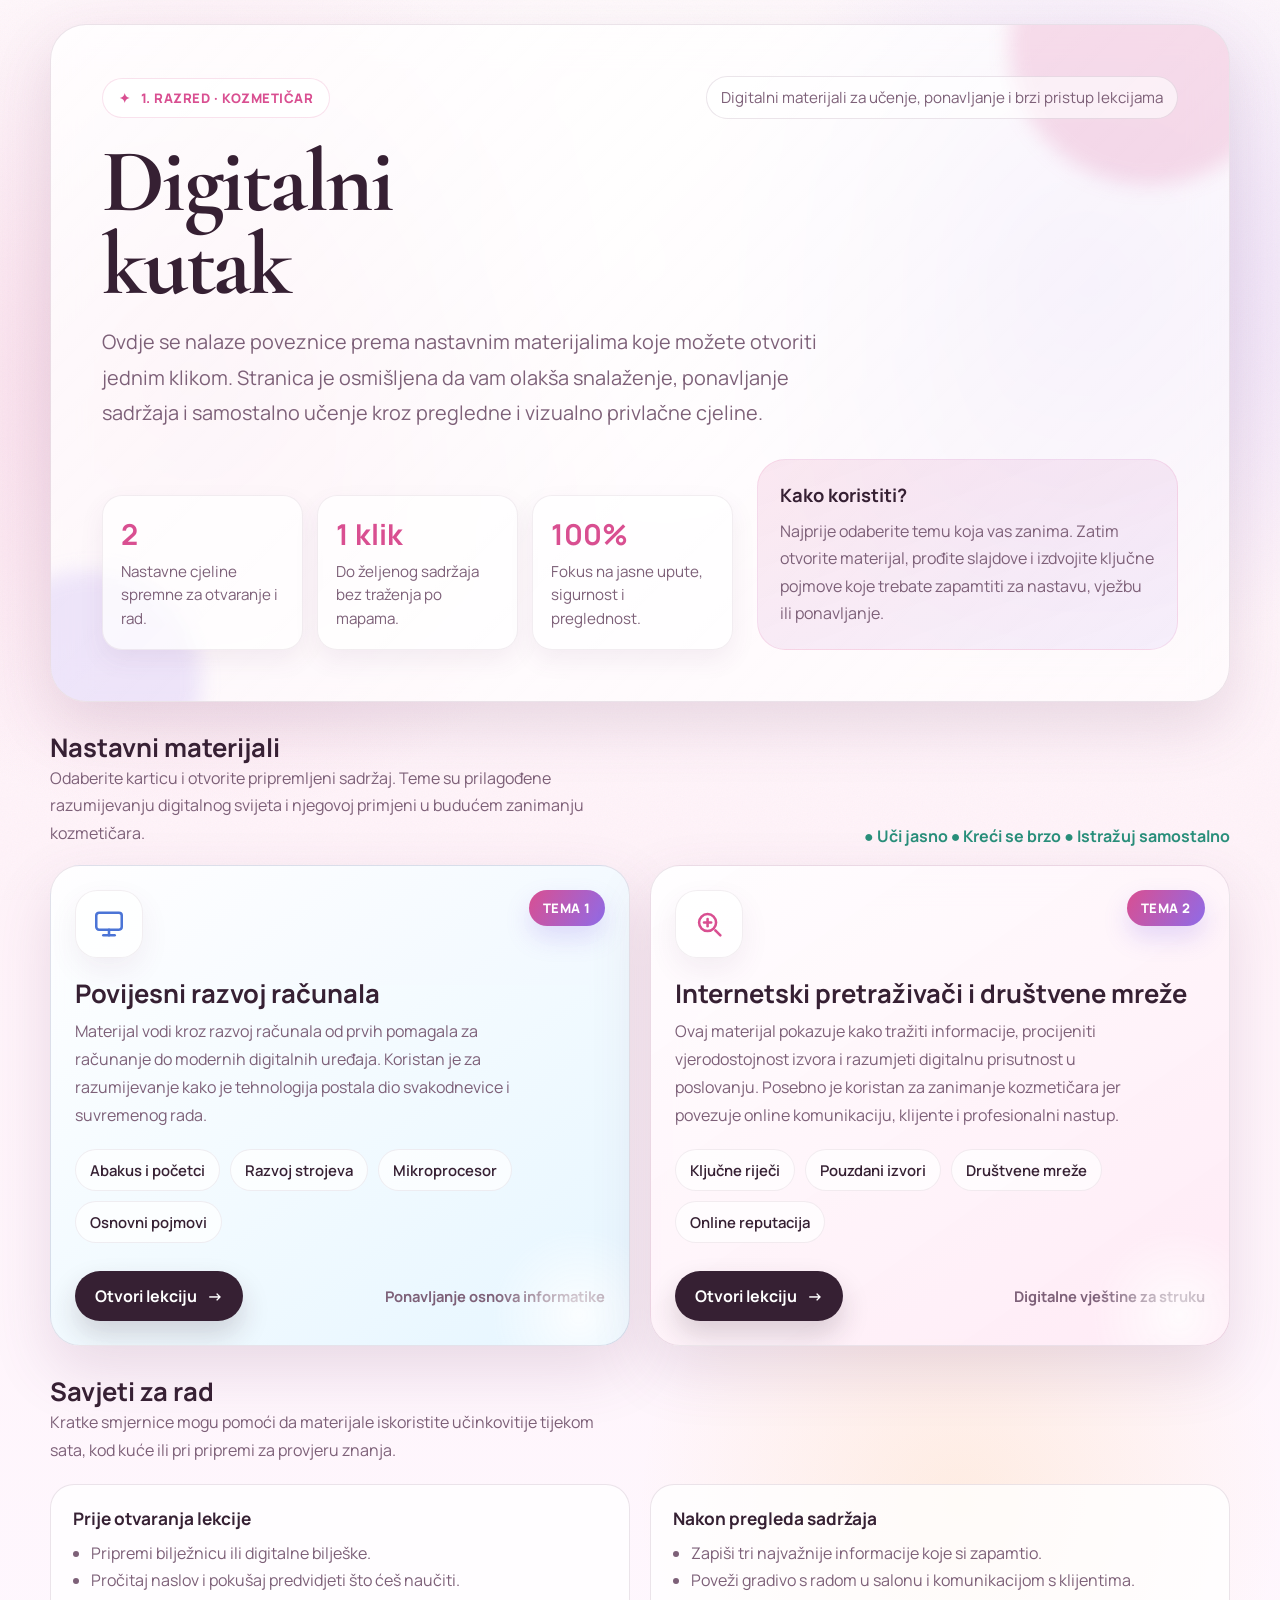
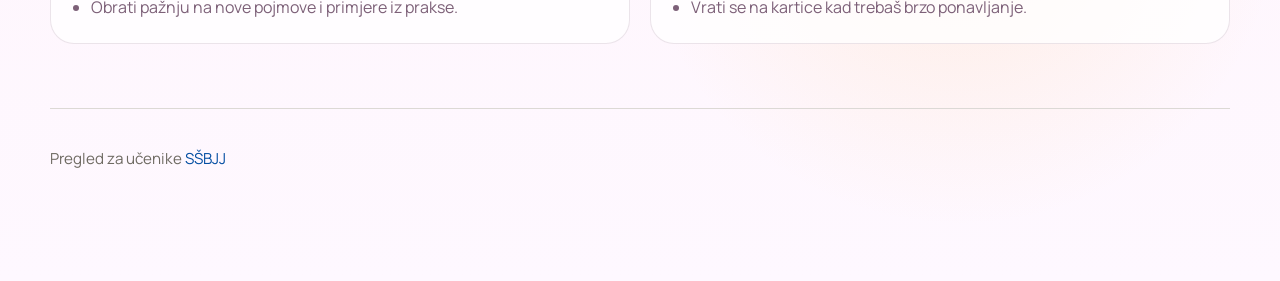
==== index.html @ 414fc69e "main navigation page" ====
<!DOCTYPE html>
<html lang="hr">

<head>
  <meta charset="UTF-8" />
  <meta name="viewport" content="width=device-width, initial-scale=1.0" />
  <title>Digitalni kutak - Kozmetičar</title>
  <link rel="preconnect" href="https://fonts.googleapis.com">
  <link rel="preconnect" href="https://fonts.gstatic.com" crossorigin>
  <link
    href="https://fonts.googleapis.com/css2?family=Cormorant+Garamond:wght@500;600;700&family=Manrope:wght@400;500;600;700;800&display=swap"
    rel="stylesheet">

  <link rel="stylesheet" href="extra.css">
  <style>
    :root {
      --bg: #fff8fb;
      --surface: rgba(255, 255, 255, 0.72);
      --surface-strong: rgba(255, 255, 255, 0.9);
      --text: #362033;
      --muted: #7d6078;
      --line: rgba(89, 43, 82, 0.12);
      --primary: #d94f91;
      --primary-2: #8f6be8;
      --accent: #ffbf69;
      --success: #2a8f7b;
      --shadow: 0 24px 60px rgba(117, 66, 113, 0.16);
      --radius-xl: 30px;
      --radius-lg: 22px;
      --radius-md: 16px;
      --space: clamp(16px, 2vw, 24px);
    }

    * {
      box-sizing: border-box;
    }

    html {
      scroll-behavior: smooth;
    }

    body {
      margin: 0;
      min-height: 100vh;
      font-family: 'Manrope', sans-serif;
      color: var(--text);
      background:
        radial-gradient(circle at 15% 20%, rgba(217, 79, 145, 0.18), transparent 24%),
        radial-gradient(circle at 85% 15%, rgba(143, 107, 232, 0.20), transparent 20%),
        radial-gradient(circle at 75% 80%, rgba(255, 191, 105, 0.18), transparent 18%),
        linear-gradient(180deg, #fff9fc 0%, #fff3f9 45%, #fef8ff 100%);
      overflow-x: hidden;
    }

    .grain,
    .glow {
      position: fixed;
      inset: 0;
      pointer-events: none;
      z-index: 0;
    }

    .grain {
      opacity: 0.08;
      background-image: url("data:image/svg+xml,%3Csvg xmlns='http://www.w3.org/2000/svg' width='180' height='180' viewBox='0 0 180 180'%3E%3Cfilter id='n'%3E%3CfeTurbulence type='fractalNoise' baseFrequency='0.8' numOctaves='2' stitchTiles='stitch'/%3E%3C/filter%3E%3Crect width='180' height='180' filter='url(%23n)' opacity='0.45'/%3E%3C/svg%3E");
    }

    .glow {
      background: radial-gradient(circle at 50% 30%, rgba(255, 255, 255, 0.45), transparent 45%);
    }

    .page {
      position: relative;
      z-index: 1;
      width: min(1180px, calc(100% - 32px));
      margin: 0 auto;
      padding: 24px 0 48px;
    }

    .hero {
      position: relative;
      overflow: hidden;
      padding: clamp(28px, 4vw, 52px);
      border: 1px solid var(--line);
      border-radius: 36px;
      background: linear-gradient(135deg, rgba(255, 255, 255, 0.82), rgba(255, 255, 255, 0.58));
      backdrop-filter: blur(18px);
      box-shadow: var(--shadow);
      isolation: isolate;
    }

    .hero::before,
    .hero::after {
      content: "";
      position: absolute;
      border-radius: 50%;
      filter: blur(10px);
      z-index: -1;
    }

    .hero::before {
      width: 280px;
      height: 280px;
      top: -120px;
      right: -60px;
      background: rgba(217, 79, 145, 0.18);
    }

    .hero::after {
      width: 220px;
      height: 220px;
      left: -70px;
      bottom: -90px;
      background: rgba(143, 107, 232, 0.15);
    }

    .hero-top {
      display: flex;
      justify-content: space-between;
      gap: 16px;
      align-items: center;
      flex-wrap: wrap;
      margin-bottom: 22px;
    }

    .badge {
      display: inline-flex;
      align-items: center;
      gap: 10px;
      padding: 10px 16px;
      border-radius: 999px;
      background: rgba(255, 255, 255, 0.84);
      border: 1px solid rgba(217, 79, 145, 0.16);
      color: var(--primary);
      font-weight: 800;
      letter-spacing: 0.04em;
      text-transform: uppercase;
      font-size: 0.82rem;
    }

    .theme-note {
      display: inline-flex;
      align-items: center;
      gap: 10px;
      color: var(--muted);
      font-size: 0.95rem;
      padding: 10px 14px;
      border-radius: 999px;
      background: rgba(255, 255, 255, 0.6);
      border: 1px solid var(--line);
    }

    h1 {
      margin: 0;
      max-width: 11ch;
      font-family: 'Cormorant Garamond', serif;
      font-size: clamp(3rem, 7vw, 5.8rem);
      line-height: 0.92;
      letter-spacing: -0.03em;
    }

    .lead {
      margin: 18px 0 0;
      max-width: 62ch;
      color: var(--muted);
      font-size: clamp(1.05rem, 1.8vw, 1.24rem);
      line-height: 1.8;
    }

    .hero-grid {
      display: grid;
      grid-template-columns: 1.2fr 0.8fr;
      gap: 24px;
      align-items: end;
      margin-top: 28px;
    }

    .stats {
      display: grid;
      grid-template-columns: repeat(3, minmax(0, 1fr));
      gap: 14px;
    }

    .stat {
      padding: 18px;
      border-radius: 20px;
      background: rgba(255, 255, 255, 0.72);
      border: 1px solid rgba(89, 43, 82, 0.08);
      box-shadow: 0 10px 24px rgba(117, 66, 113, 0.08);
    }

    .stat strong {
      display: block;
      font-size: 1.8rem;
      margin-bottom: 6px;
      color: var(--primary);
    }

    .stat span {
      color: var(--muted);
      font-size: 0.95rem;
      line-height: 1.5;
    }

    .mini-card {
      align-self: stretch;
      padding: 22px;
      border-radius: 28px;
      background: linear-gradient(160deg, rgba(217, 79, 145, 0.12), rgba(143, 107, 232, 0.08));
      border: 1px solid rgba(217, 79, 145, 0.12);
    }

    .mini-card h2 {
      margin: 0 0 10px;
      font-size: 1.15rem;
    }

    .mini-card p {
      margin: 0;
      color: var(--muted);
      line-height: 1.7;
    }

    .section {
      margin-top: 28px;
    }

    .section-head {
      display: flex;
      align-items: end;
      justify-content: space-between;
      gap: 16px;
      margin-bottom: 18px;
      flex-wrap: wrap;
    }

    .section-head h2 {
      margin: 0;
      font-size: clamp(1.5rem, 2vw, 2rem);
    }

    .section-head p {
      margin: 0;
      color: var(--muted);
      max-width: 58ch;
      line-height: 1.7;
    }

    .cards {
      display: grid;
      grid-template-columns: repeat(2, minmax(0, 1fr));
      gap: 20px;
    }

    .card {
      position: relative;
      overflow: hidden;
      display: flex;
      flex-direction: column;
      min-height: 320px;
      padding: 24px;
      border-radius: var(--radius-xl);
      border: 1px solid var(--line);
      background: var(--surface-strong);
      backdrop-filter: blur(16px);
      box-shadow: var(--shadow);
      text-decoration: none;
      color: inherit;
      transition: transform 180ms ease, box-shadow 180ms ease, border-color 180ms ease;
    }

    .card:hover,
    .card:focus-visible {
      transform: translateY(-5px);
      box-shadow: 0 28px 60px rgba(117, 66, 113, 0.2);
      border-color: rgba(217, 79, 145, 0.28);
    }

    .card::before {
      content: "";
      position: absolute;
      inset: auto -40px -60px auto;
      width: 180px;
      height: 180px;
      border-radius: 50%;
      background: radial-gradient(circle, rgba(255, 255, 255, 0.9), transparent 68%);
      opacity: 0.9;
    }

    .card--blue {
      background: linear-gradient(145deg, rgba(255, 255, 255, 0.92), rgba(228, 245, 255, 0.92));
    }

    .card--pink {
      background: linear-gradient(145deg, rgba(255, 255, 255, 0.92), rgba(255, 233, 245, 0.95));
    }

    .card-top {
      display: flex;
      justify-content: space-between;
      align-items: flex-start;
      gap: 16px;
    }

    .icon-wrap {
      width: 68px;
      height: 68px;
      border-radius: 22px;
      display: grid;
      place-items: center;
      background: rgba(255, 255, 255, 0.78);
      border: 1px solid rgba(89, 43, 82, 0.08);
      box-shadow: 0 12px 28px rgba(117, 66, 113, 0.08);
      flex-shrink: 0;
    }

    .tag {
      padding: 9px 14px;
      border-radius: 999px;
      font-size: 0.82rem;
      font-weight: 800;
      letter-spacing: 0.04em;
      text-transform: uppercase;
      color: white;
      background: linear-gradient(120deg, var(--primary), var(--primary-2));
      box-shadow: 0 12px 24px rgba(143, 107, 232, 0.22);
    }

    .card h3 {
      margin: 22px 0 10px;
      font-size: clamp(1.55rem, 2vw, 2rem);
      line-height: 1.08;
    }

    .card p {
      margin: 0;
      color: var(--muted);
      line-height: 1.75;
      max-width: 46ch;
    }

    .highlights {
      display: flex;
      flex-wrap: wrap;
      gap: 10px;
      margin-top: 20px;
    }

    .chip {
      padding: 10px 14px;
      border-radius: 999px;
      background: rgba(255, 255, 255, 0.7);
      border: 1px solid rgba(89, 43, 82, 0.08);
      color: var(--text);
      font-weight: 600;
      font-size: 0.93rem;
    }

    .cta-row {
      display: flex;
      align-items: center;
      justify-content: space-between;
      gap: 16px;
      margin-top: auto;
      padding-top: 28px;
    }

    .cta {
      display: inline-flex;
      align-items: center;
      gap: 10px;
      padding: 14px 20px;
      border-radius: 999px;
      background: var(--text);
      color: #fff;
      font-weight: 700;
      text-decoration: none;
      box-shadow: 0 14px 28px rgba(54, 32, 51, 0.18);
    }

    .meta {
      color: var(--muted);
      font-size: 0.92rem;
      font-weight: 700;
    }

    .notes {
      display: grid;
      grid-template-columns: 1fr 1fr;
      gap: 20px;
      margin-top: 20px;
    }

    .note {
      padding: 22px;
      border-radius: 24px;
      background: rgba(255, 255, 255, 0.76);
      border: 1px solid var(--line);
    }

    .note h3 {
      margin: 0 0 10px;
      font-size: 1.08rem;
    }

    .note p,
    .note li {
      color: var(--muted);
      line-height: 1.7;
    }

    .note ul {
      margin: 0;
      padding-left: 18px;
    }

    footer {
      margin-top: 24px;
      padding: 18px 4px 4px;
      color: var(--muted);
      text-align: center;
      font-size: 0.95rem;
    }

    .sparkles {
      display: inline-flex;
      align-items: center;
      gap: 8px;
      font-weight: 700;
      color: var(--success);
    }

    .skip-link {
      position: absolute;
      left: 12px;
      top: -48px;
      background: #fff;
      color: var(--text);
      padding: 10px 14px;
      border-radius: 12px;
      z-index: 10;
    }

    .skip-link:focus {
      top: 12px;
    }

    @media (max-width: 900px) {

      .hero-grid,
      .cards,
      .notes {
        grid-template-columns: 1fr;
      }

      .stats {
        grid-template-columns: 1fr;
      }

      h1 {
        max-width: 100%;
      }
    }

    @media (max-width: 640px) {
      .page {
        width: min(100% - 18px, 1180px);
        padding-top: 12px;
      }

      .hero,
      .card,
      .note {
        border-radius: 24px;
      }

      .hero-top,
      .section-head,
      .cta-row,
      .card-top {
        align-items: flex-start;
      }

      .cta-row {
        flex-direction: column;
        align-items: stretch;
      }

      .cta {
        justify-content: center;
      }
    }

    @media (prefers-reduced-motion: reduce) {
      html {
        scroll-behavior: auto;
      }

      *,
      *::before,
      *::after {
        animation: none !important;
        transition: none !important;
      }
    }
  </style>
</head>

<body>
  <a class="skip-link" href="#sadrzaj">Preskoči na sadržaj</a>
  <div class="grain"></div>
  <div class="glow"></div>

  <main class="page" id="sadrzaj">
    <section class="hero" aria-labelledby="naslov-stranice">
      <div class="hero-top">
        <div class="badge">
          <span>✦</span>
          <span>1. razred · Kozmetičar</span>
        </div>
        <div class="theme-note">Digitalni materijali za učenje, ponavljanje i brzi pristup lekcijama</div>
      </div>

      <h1 id="naslov-stranice">Digitalni kutak</h1>
      <p class="lead">
        Ovdje se nalaze poveznice prema nastavnim materijalima koje možete otvoriti jednim klikom.
        Stranica je osmišljena da vam olakša snalaženje, ponavljanje sadržaja i samostalno učenje kroz pregledne i
        vizualno privlačne cjeline.
      </p>

      <div class="hero-grid">
        <div class="stats" aria-label="Brzi pregled materijala">
          <div class="stat">
            <strong>2</strong>
            <span>Nastavne cjeline spremne za otvaranje i rad.</span>
          </div>
          <div class="stat">
            <strong>1 klik</strong>
            <span>Do željenog sadržaja bez traženja po mapama.</span>
          </div>
          <div class="stat">
            <strong>100%</strong>
            <span>Fokus na jasne upute, sigurnost i preglednost.</span>
          </div>
        </div>

        <aside class="mini-card" aria-label="Napomena za učenike">
          <h2>Kako koristiti?</h2>
          <p>
            Najprije odaberite temu koja vas zanima. Zatim otvorite materijal, prođite slajdove i izdvojite ključne
            pojmove koje trebate zapamtiti za nastavu, vježbu ili ponavljanje.
          </p>
        </aside>
      </div>
    </section>

    <section class="section" aria-labelledby="materijali">
      <div class="section-head">
        <div>
          <h2 id="materijali">Nastavni materijali</h2>
          <p>Odaberite karticu i otvorite pripremljeni sadržaj. Teme su prilagođene razumijevanju digitalnog svijeta i
            njegovoj primjeni u budućem zanimanju kozmetičara.</p>
        </div>
        <div class="sparkles">● Uči jasno ● Kreći se brzo ● Istražuj samostalno</div>
      </div>

      <div class="cards">
        <a class="card card--blue" href="./osnove.html" target="_blank" rel="noopener noreferrer"
          aria-label="Otvori materijal Povijesni razvoj računala">
          <div class="card-top">
            <div class="icon-wrap" aria-hidden="true">
              <svg width="34" height="34" viewBox="0 0 24 24" fill="none" stroke="#4b74d6" stroke-width="1.8"
                stroke-linecap="round" stroke-linejoin="round">
                <rect x="3" y="4" width="18" height="12" rx="2"></rect>
                <path d="M8 20h8"></path>
                <path d="M12 16v4"></path>
              </svg>
            </div>
            <span class="tag">Tema 1</span>
          </div>

          <h3>Povijesni razvoj računala</h3>
          <p>
            Materijal vodi kroz razvoj računala od prvih pomagala za računanje do modernih digitalnih uređaja.
            Koristan je za razumijevanje kako je tehnologija postala dio svakodnevice i suvremenog rada.
          </p>

          <div class="highlights" aria-label="Ključne teme">
            <span class="chip">Abakus i početci</span>
            <span class="chip">Razvoj strojeva</span>
            <span class="chip">Mikroprocesor</span>
            <span class="chip">Osnovni pojmovi</span>
          </div>

          <div class="cta-row">
            <span class="cta">Otvori lekciju <span aria-hidden="true">→</span></span>
            <span class="meta">Ponavljanje osnova informatike</span>
          </div>
        </a>

        <a class="card card--pink" href="./pretrazivaci.html" target="_blank" rel="noopener noreferrer"
          aria-label="Otvori materijal Internetski pretraživači i društvene mreže u poslovanju">
          <div class="card-top">
            <div class="icon-wrap" aria-hidden="true">
              <svg width="34" height="34" viewBox="0 0 24 24" fill="none" stroke="#d94f91" stroke-width="1.8"
                stroke-linecap="round" stroke-linejoin="round">
                <circle cx="11" cy="11" r="6"></circle>
                <path d="m20 20-3.5-3.5"></path>
                <path d="M8.5 11h5"></path>
                <path d="M11 8.5v5"></path>
              </svg>
            </div>
            <span class="tag">Tema 2</span>
          </div>

          <h3>Internetski pretraživači i društvene mreže</h3>
          <p>
            Ovaj materijal pokazuje kako tražiti informacije, procijeniti vjerodostojnost izvora i razumjeti digitalnu
            prisutnost u poslovanju.
            Posebno je koristan za zanimanje kozmetičara jer povezuje online komunikaciju, klijente i profesionalni
            nastup.
          </p>

          <div class="highlights" aria-label="Ključne teme">
            <span class="chip">Ključne riječi</span>
            <span class="chip">Pouzdani izvori</span>
            <span class="chip">Društvene mreže</span>
            <span class="chip">Online reputacija</span>
          </div>

          <div class="cta-row">
            <span class="cta">Otvori lekciju <span aria-hidden="true">→</span></span>
            <span class="meta">Digitalne vještine za struku</span>
          </div>
        </a>
      </div>
    </section>

    <section class="section" aria-labelledby="savjeti">
      <div class="section-head">
        <div>
          <h2 id="savjeti">Savjeti za rad</h2>
          <p>Kratke smjernice mogu pomoći da materijale iskoristite učinkovitije tijekom sata, kod kuće ili pri pripremi
            za provjeru znanja.</p>
        </div>
      </div>

      <div class="notes">
        <article class="note">
          <h3>Prije otvaranja lekcije</h3>
          <ul>
            <li>Pripremi bilježnicu ili digitalne bilješke.</li>
            <li>Pročitaj naslov i pokušaj predvidjeti što ćeš naučiti.</li>
            <li>Obrati pažnju na nove pojmove i primjere iz prakse.</li>
          </ul>
        </article>

        <article class="note">
          <h3>Nakon pregleda sadržaja</h3>
          <ul>
            <li>Zapiši tri najvažnije informacije koje si zapamtio.</li>
            <li>Poveži gradivo s radom u salonu i komunikacijom s klijentima.</li>
            <li>Vrati se na kartice kad trebaš brzo ponavljanje.</li>
          </ul>
        </article>
      </div>
    </section>

    <footer class="footer">
      <div class="container footer-box">
        <p>Pregled za učenike <a href="https://ss-ban-jjelacic-zapresic.skole.hr/" target="_blank"
            class="ssbjj">SŠBJJ</a>
        </p>
        <script type="text/javascript" src="https://cdnjs.buymeacoffee.com/1.0.0/button.prod.min.js"
          data-name="bmc-button" data-slug="clockworks" data-color="#FFDD00" data-emoji="☕" data-font="Poppins"
          data-text="Buy me coffee" data-outline-color="#000000" data-font-color="#000000"
          data-coffee-color="#ffffff"></script>
      </div>
    </footer>
  </main>
</body>

</html>
---- extra.css ----
:root {
    --space-1: 0.25rem;
    --space-2: 0.5rem;
    --space-3: 0.75rem;
    --space-4: 1rem;
    --space-5: 1.25rem;
    --space-6: 1.5rem;
    --space-8: 2rem;
    --space-10: 2.5rem;
    --space-12: 3rem;
    --space-16: 4rem;
    --space-20: 5rem;
    --color-text-muted: #6e6a62;
    --color-divider: #dcd9d5;
    --ssbjj-primary: #ffe640;
    --ssbjj-secondary: #034ea2;
}

.flex {
    display: flex;
}

.flex-column {
    flex-direction: column;
}

.w-75 {
    width: 75%;
}

.align-self-center {
    align-self: center;
}

.fit-cover {
    object-fit: cover;
}

.footer {
    padding: var(--space-10) 0 var(--space-12);
    color: var(--color-text-muted);
}

.footer-box {
    border-top: 1px solid var(--color-divider);
    padding-top: var(--space-6);
    display: flex;
    justify-content: space-between;
    gap: var(--space-4);
    flex-wrap: wrap;
    align-items: center;
}

.ssbjj {
    position: relative;
    color: var(--ssbjj-secondary);
    text-decoration: none;
    transition: all 250ms ease-in-out;

    &::before {
        content: '';
        position: absolute;
        bottom: 0;
        left: 0;
        width: 0;
        height: 0;
        background-color: var(--ssbjj-secondary);
        transition: all 250ms ease-in-out;
    }
}

.ssbjj:hover {
    color: var(--ssbjj-primary);

    &::before {
        width: 100%;
        height: 1px;
        background-color: var(--ssbjj-primary);
    }
}

@media print {
    .no-print {
        display: none;
    }
}
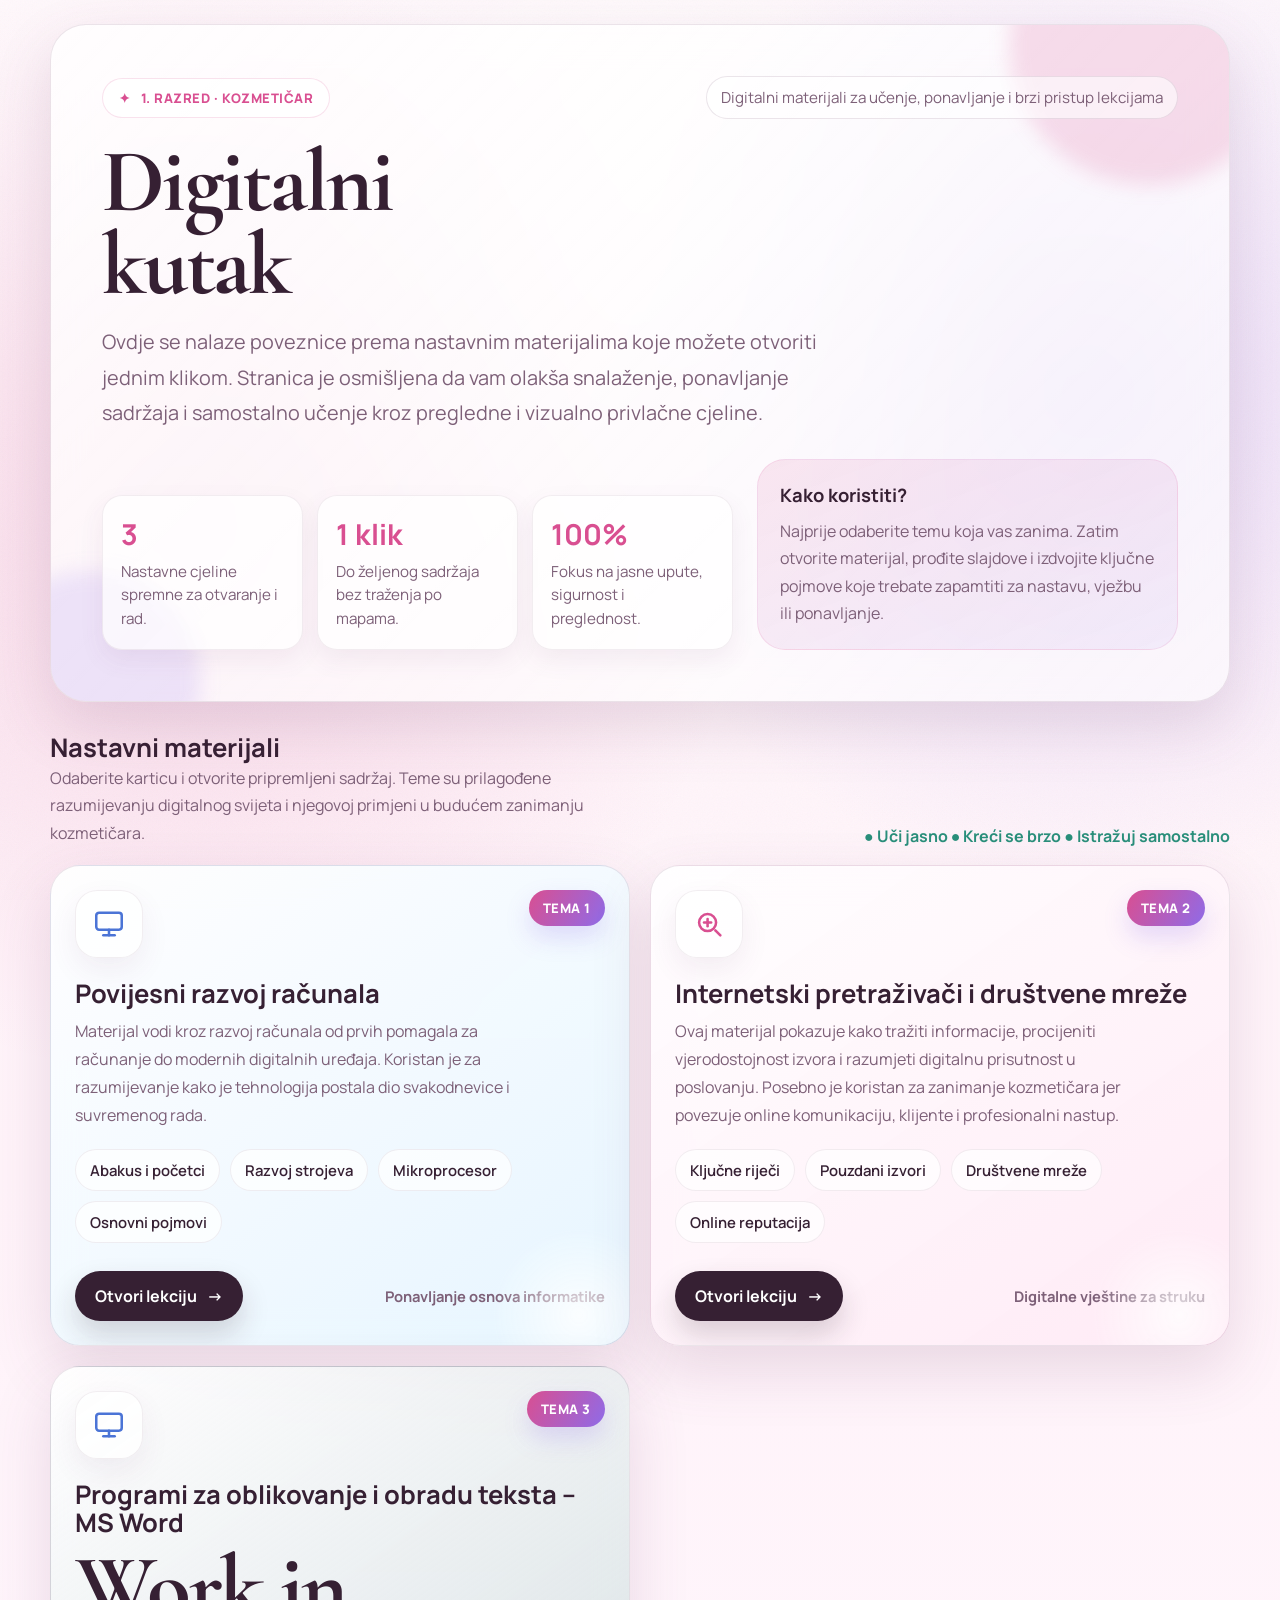
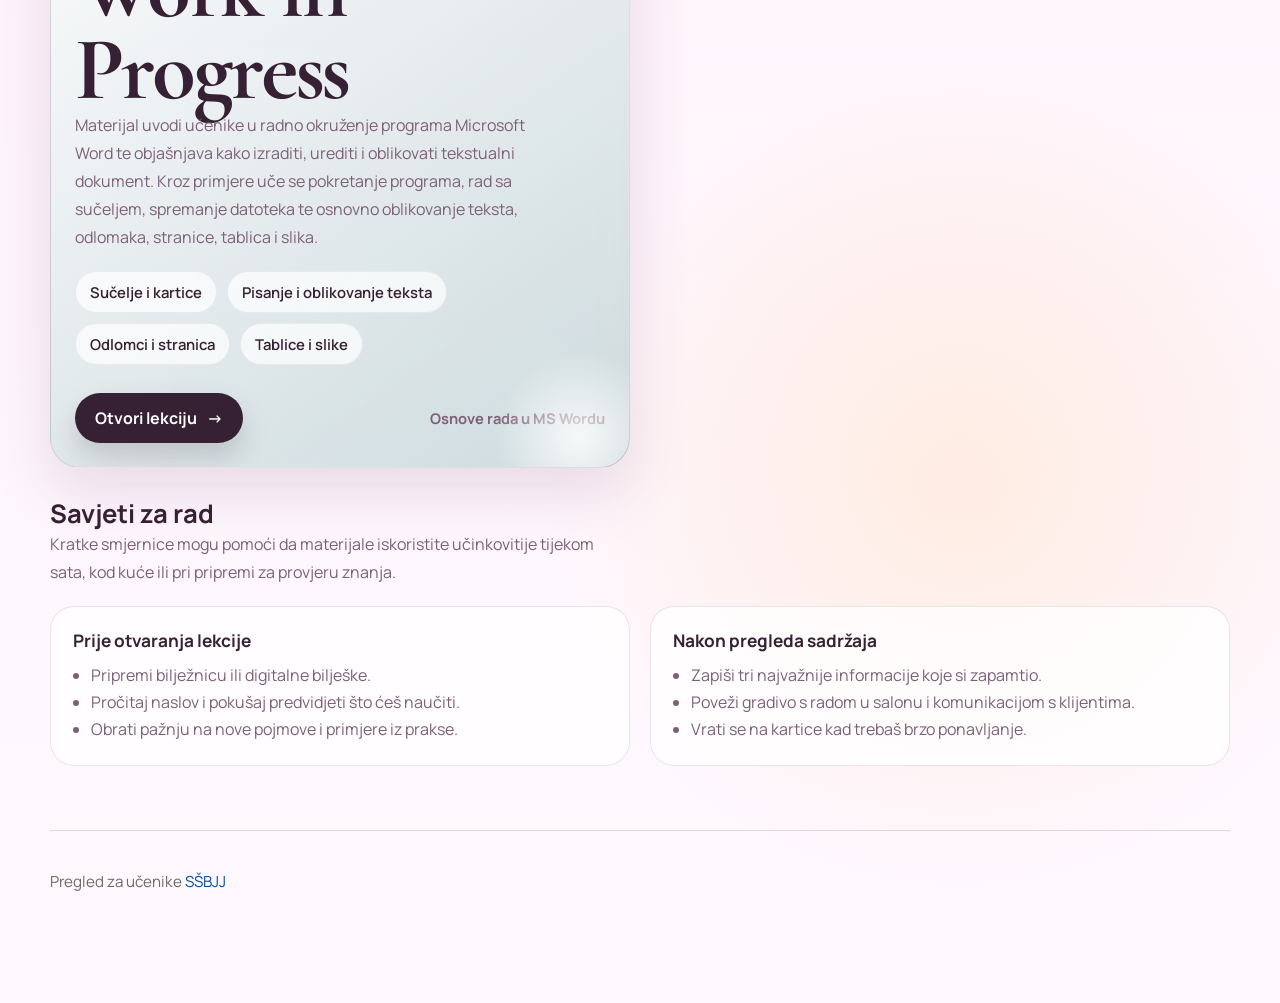
==== commit 9526ddfa: "Addition of Word site, still needs work to be done" ====
--- a/index.html
+++ b/index.html
@@ -295,6 +295,10 @@
       background: linear-gradient(145deg, rgba(255, 255, 255, 0.92), rgba(255, 233, 245, 0.95));
     }
 
+    .card--green {
+      background: linear-gradient(145deg, rgba(255, 255, 255, 0.92), rgba(62, 139, 135, 0.25));
+    }
+
     .card-top {
       display: flex;
       justify-content: space-between;
@@ -531,7 +535,7 @@
       <div class="hero-grid">
         <div class="stats" aria-label="Brzi pregled materijala">
           <div class="stat">
-            <strong>2</strong>
+            <strong>3</strong>
             <span>Nastavne cjeline spremne za otvaranje i rad.</span>
           </div>
           <div class="stat">
@@ -633,6 +637,42 @@
             <span class="meta">Digitalne vještine za struku</span>
           </div>
         </a>
+
+        <a class="card card--green" href="./word.html" target="_blank" rel="noopener noreferrer"
+          aria-label="Otvori materijal Programi za oblikovanje i obradu teksta – MS Word">
+          <div class="card-top">
+            <div class="icon-wrap" aria-hidden="true">
+              <svg width="34" height="34" viewBox="0 0 24 24" fill="none" stroke="#4b74d6" stroke-width="1.8"
+                stroke-linecap="round" stroke-linejoin="round">
+                <rect x="3" y="4" width="18" height="12" rx="2"></rect>
+                <path d="M8 20h8"></path>
+                <path d="M12 16v4"></path>
+              </svg>
+            </div>
+            <span class="tag">Tema 3</span>
+          </div>
+
+          <h3>Programi za oblikovanje i obradu teksta – MS Word</h3>
+          <h1>Work in Progress</h1>
+          <p>
+            Materijal uvodi učenike u radno okruženje programa Microsoft Word te objašnjava kako izraditi,
+            urediti i oblikovati tekstualni dokument. Kroz primjere uče se pokretanje programa, rad sa
+            sučeljem, spremanje datoteka te osnovno oblikovanje teksta, odlomaka, stranice, tablica i slika.
+          </p>
+
+          <div class="highlights" aria-label="Ključne teme">
+            <span class="chip">Sučelje i kartice</span>
+            <span class="chip">Pisanje i oblikovanje teksta</span>
+            <span class="chip">Odlomci i stranica</span>
+            <span class="chip">Tablice i slike</span>
+          </div>
+
+          <div class="cta-row">
+            <span class="cta">Otvori lekciju <span aria-hidden="true">→</span></span>
+            <span class="meta">Osnove rada u MS Wordu</span>
+          </div>
+        </a>
+
       </div>
     </section>
 
--- a/extra.css
+++ b/extra.css
@@ -24,8 +24,43 @@
     flex-direction: column;
 }
 
+.w-50 {
+    width: 50%;
+}
+
 .w-75 {
     width: 75%;
+}
+
+.w-100 {
+    width: 100%;
+}
+
+.mt-space-8 {
+    margin-top: var(--space-8);
+}
+
+.mt-space-4 {
+    margin-top: var(--space-4);
+}
+
+.mx-auto {
+    margin-right: auto;
+    margin-left: auto;
+}
+
+span {
+    &.primary {
+        color: var(--primary);
+    }
+
+    &.italic {
+        font-style: italic;
+    }
+
+    &.bold {
+        font-weight: bold;
+    }
 }
 
 .align-self-center {
@@ -83,4 +118,103 @@
     .no-print {
         display: none;
     }
+}
+
+.modalImage {
+    border-radius: 5px;
+    cursor: pointer;
+    transition: 0.3s;
+
+    &.contain-250 {
+        display: block;
+        max-width: 250px;
+        object-fit: contain;
+    }
+}
+
+.modalImage:hover {
+    opacity: 0.75;
+}
+
+.modal {
+    display: none;
+    position: fixed;
+    z-index: 999;
+    padding-top: 100px;
+    left: 0;
+    top: 0;
+    width: 100%;
+    height: 100%;
+    overflow: auto;
+    background-color: rgb(255, 255, 255);
+    background-color: rgba(255, 255, 255, 0.9);
+}
+
+.modal-content {
+    margin: auto;
+    display: block;
+    width: 80%;
+    max-width: 50vw;
+}
+
+#caption {
+    margin: auto;
+    display: block;
+    width: 80%;
+    max-width: 700px;
+    text-align: center;
+    color: var(--primary);
+    padding: 10px 0;
+    font-size: var(--space-6);
+}
+
+.modal-content,
+#caption {
+    -webkit-animation-name: zoom;
+    -webkit-animation-duration: 0.6s;
+    animation-name: zoom;
+    animation-duration: 0.6s;
+}
+
+@-webkit-keyframes zoom {
+    from {
+        -webkit-transform: scale(0)
+    }
+
+    to {
+        -webkit-transform: scale(1)
+    }
+}
+
+@keyframes zoom {
+    from {
+        transform: scale(0)
+    }
+
+    to {
+        transform: scale(1)
+    }
+}
+
+.close {
+    position: absolute;
+    top: 15px;
+    right: 35px;
+    color: var(--primary);
+    font-size: 40px;
+    font-weight: bold;
+    transition: 0.3s;
+}
+
+.close:hover,
+.close:focus {
+    color: var(--primary-2);
+    text-decoration: none;
+    cursor: pointer;
+}
+
+@media only screen and (max-width: 700px) {
+    .modal-content {
+        width: 100%;
+    }
 }
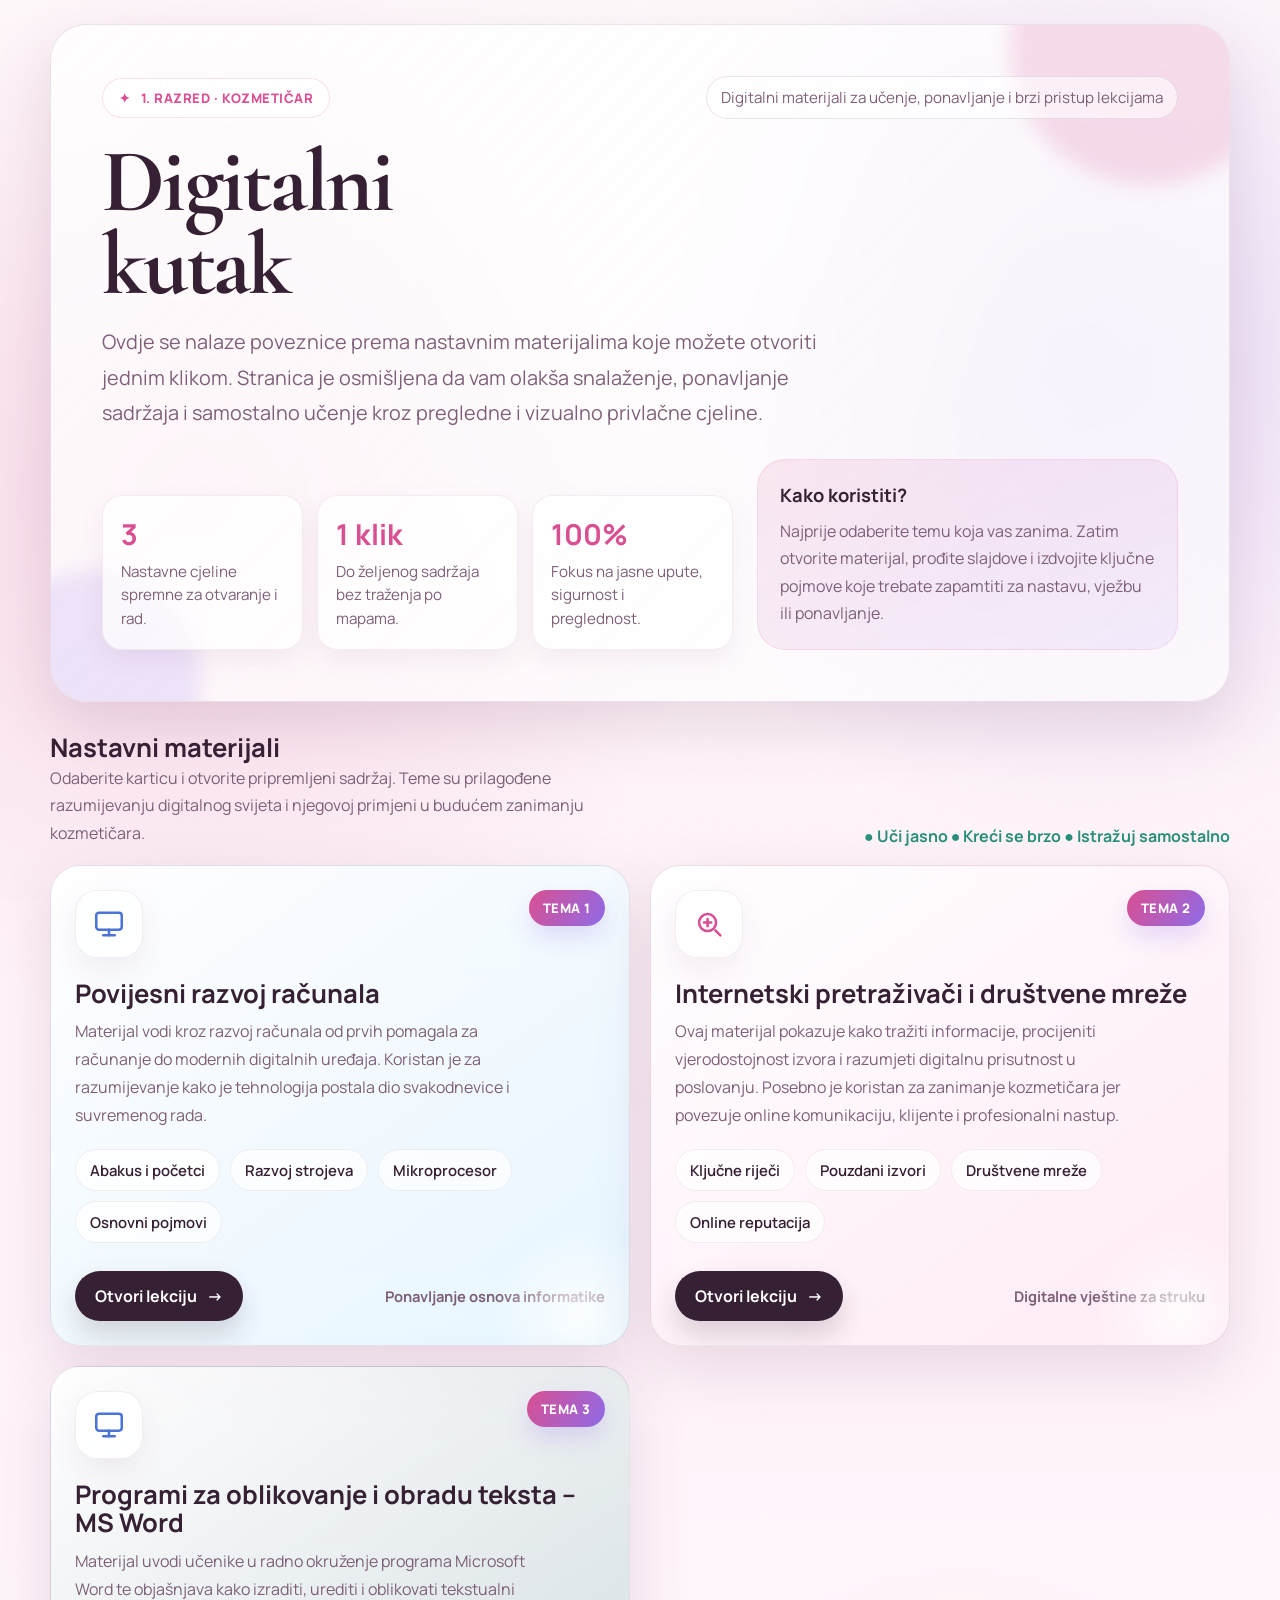
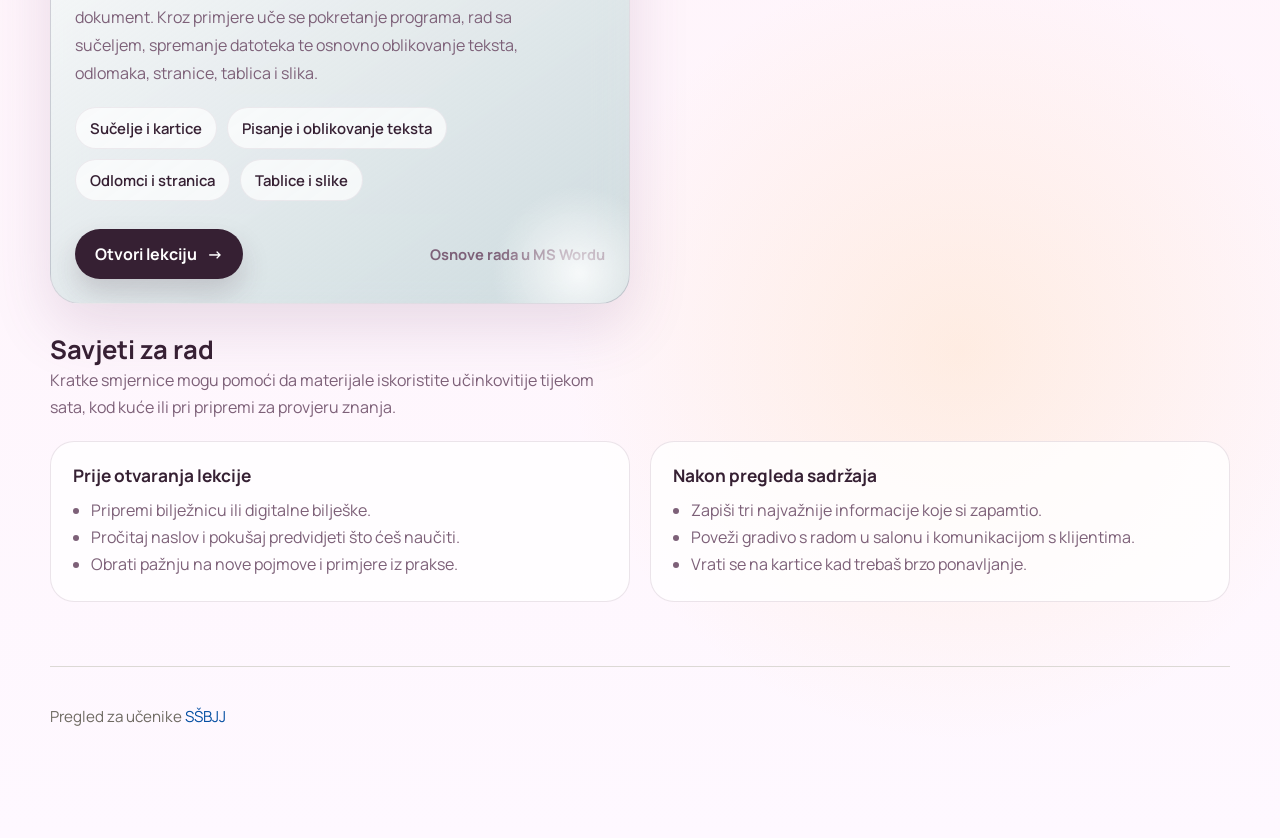
==== commit 8a18c03d: "update to Word presentation, initial version finished" ====
--- a/index.html
+++ b/index.html
@@ -653,7 +653,6 @@
           </div>
 
           <h3>Programi za oblikovanje i obradu teksta – MS Word</h3>
-          <h1>Work in Progress</h1>
           <p>
             Materijal uvodi učenike u radno okruženje programa Microsoft Word te objašnjava kako izraditi,
             urediti i oblikovati tekstualni dokument. Kroz primjere uče se pokretanje programa, rad sa
--- a/extra.css
+++ b/extra.css
@@ -49,19 +49,18 @@
     margin-left: auto;
 }
 
-span {
-    &.primary {
-        color: var(--primary);
-    }
-
-    &.italic {
-        font-style: italic;
-    }
-
-    &.bold {
-        font-weight: bold;
-    }
-}
+.primary {
+    color: var(--primary);
+}
+
+.italic {
+    font-style: italic;
+}
+
+.bold {
+    font-weight: bold;
+}
+
 
 .align-self-center {
     align-self: center;
@@ -127,8 +126,8 @@
 
     &.contain-250 {
         display: block;
+        object-fit: contain;
         max-width: 250px;
-        object-fit: contain;
     }
 }
 
